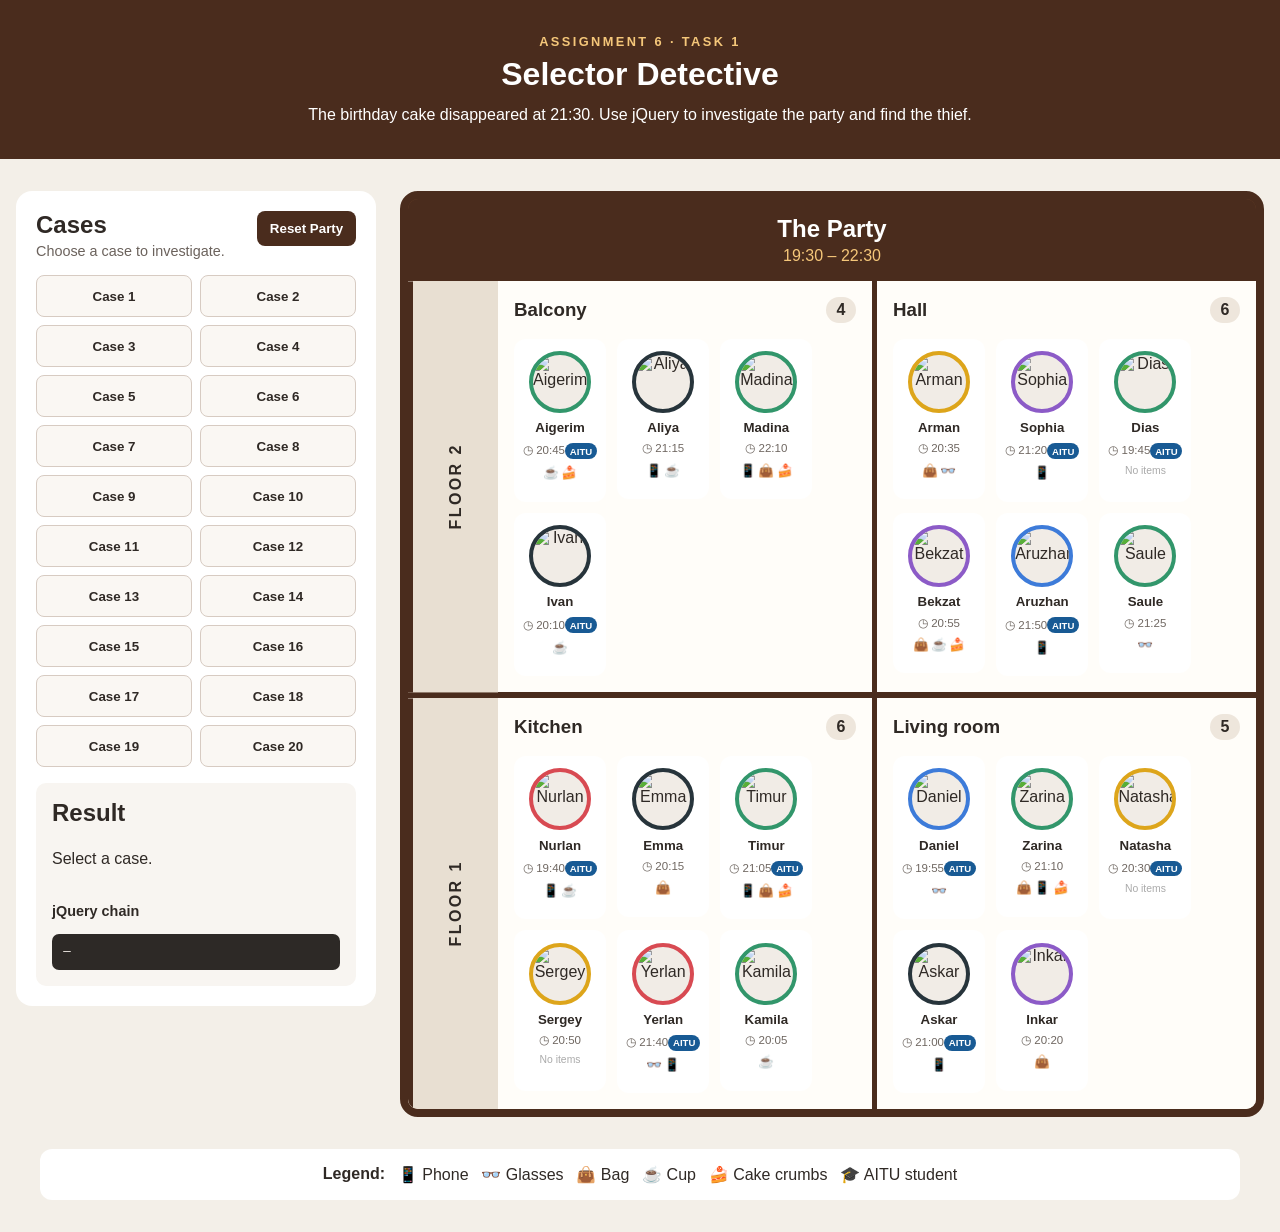
==== index.html @ 1244c900 "Add files via upload" ====
<!DOCTYPE html>
<html lang="en">

<head>
    <meta charset="UTF-8">

    <meta
        name="viewport"
        content="width=device-width, initial-scale=1.0"
    >

    <title>Selector Detective</title>

    <link rel="stylesheet" href="style.css">

    <script
        src="https://code.jquery.com/jquery-3.7.1.min.js"
        defer
    ></script>

    <script
        src="script.js"
        defer
    ></script>
</head>

<body>

    <header class="page-header">
        <p class="eyebrow">ASSIGNMENT 6 · TASK 1</p>

        <h1>Selector Detective</h1>

        <p>
            The birthday cake disappeared at 21:30.
            Use jQuery to investigate the party and find the thief.
        </p>
    </header>


    <main class="layout">

        <section class="case-panel">

            <div class="case-heading">
                <div>
                    <h2>Cases</h2>

                    <p>
                        Choose a case to investigate.
                    </p>
                </div>

                <button
                    type="button"
                    id="resetButton"
                    class="reset-button"
                >
                    Reset Party
                </button>
            </div>


            <div
                id="caseButtons"
                class="case-grid"
            ></div>


            <section class="result-panel">

                <h2>Result</h2>

                <p
                    id="resultText"
                    aria-live="polite"
                >
                    Select a case.
                </p>

                <h3>jQuery chain</h3>

                <code id="chainOutput">
                    —
                </code>

            </section>

        </section>


        <section class="house-panel">

            <div class="house-title">
                <h2>The Party</h2>
                <p>19:30 – 22:30</p>
            </div>

            <div id="party"></div>

        </section>

    </main>


    <footer class="legend">

        <strong>Legend:</strong>

        <span>📱 Phone</span>
        <span>👓 Glasses</span>
        <span>👜 Bag</span>
        <span>☕ Cup</span>
        <span>🍰 Cake crumbs</span>
        <span>🎓 AITU student</span>

    </footer>

</body>

</html>
---- style.css ----
* {
    box-sizing: border-box;
}

body {
    margin: 0;

    font-family:
        Arial,
        sans-serif;

    background-color: #f3efe8;
    color: #2f2925;
}


/* ---------- Header ---------- */

.page-header {
    padding: 2rem 1rem;

    text-align: center;

    background-color: #4a2c1d;
    color: white;
}

.page-header h1 {
    margin:
        0.3rem 0
        0.6rem;
}

.page-header p {
    margin:
        0 auto;

    max-width: 700px;

    line-height: 1.5;
}

.eyebrow {
    font-size: 0.8rem;
    font-weight: 700;

    letter-spacing: 0.15rem;

    color: #f5c77a;
}


/* ---------- Main layout ---------- */

.layout {
    width:
        min(
            1500px,
            calc(100% - 2rem)
        );

    margin: 2rem auto;

    display: grid;

    grid-template-columns:
        minmax(280px, 360px)
        minmax(0, 1fr);

    gap: 1.5rem;

    align-items: start;
}


/* ---------- Case panel ---------- */

.case-panel {
    padding: 1.25rem;

    background-color: white;

    border-radius: 16px;
}

.case-heading {
    display: flex;

    justify-content: space-between;
    align-items: flex-start;

    gap: 1rem;

    margin-bottom: 1rem;
}

.case-heading h2 {
    margin: 0;
}

.case-heading p {
    margin:
        0.3rem 0
        0;

    color: #6b625c;

    font-size: 0.9rem;
}

.reset-button {
    padding:
        0.65rem
        0.8rem;

    border: 0;
    border-radius: 8px;

    background-color: #4a2c1d;
    color: white;

    font-weight: 700;

    cursor: pointer;
}

.case-grid {
    display: grid;

    grid-template-columns:
        repeat(2, 1fr);

    gap: 0.5rem;
}

.case-button {
    min-height: 42px;

    padding: 0.6rem;

    border:
        1px solid
        #d7cbc2;

    border-radius: 8px;

    background-color: #faf7f3;

    color: #2f2925;

    font-weight: 700;

    cursor: pointer;
}

.case-button:hover,
.reset-button:hover {
    opacity: 0.8;
}

.case-button:focus-visible,
.reset-button:focus-visible {
    outline:
        3px solid
        #d89b34;

    outline-offset: 2px;
}


/* ---------- Result ---------- */

.result-panel {
    margin-top: 1rem;

    padding: 1rem;

    background-color: #f8f5f1;

    border-radius: 10px;
}

.result-panel h2,
.result-panel h3 {
    margin-top: 0;
}

.result-panel h3 {
    margin-top: 1rem;

    font-size: 0.9rem;
}

#resultText {
    min-height: 2.5rem;

    line-height: 1.5;
}

#chainOutput {
    display: block;

    overflow-wrap: anywhere;

    padding: 0.7rem;

    background-color: #2d2926;
    color: #f8f4ee;

    border-radius: 7px;

    font-size: 0.78rem;
}


/* ---------- House ---------- */

.house-panel {
    overflow: hidden;

    background-color: #6b4029;

    border:
        8px solid
        #4a2c1d;

    border-radius: 18px;
}

.house-title {
    padding: 1rem;

    text-align: center;

    background-color: #4a2c1d;
    color: white;
}

.house-title h2,
.house-title p {
    margin: 0;
}

.house-title p {
    margin-top: 0.25rem;

    color: #f5c77a;
}


/* ---------- Floors ---------- */

.floor {
    display: grid;

    grid-template-columns:
        90px
        1fr;

    background-color: #e6ded3;

    border-top:
        6px solid
        #4a2c1d;
}

.floor:first-child {
    border-top: 0;
}

.floor-label {
    display: flex;

    justify-content: center;
    align-items: center;

    padding: 1rem 0.4rem;

    background-color: #e8dfd2;

    border-right:
        5px solid
        #4a2c1d;

    font-weight: 800;

    writing-mode:
        vertical-rl;

    transform:
        rotate(180deg);

    letter-spacing: 0.15rem;
}

.floor-rooms {
    display: grid;

    grid-template-columns:
        repeat(2, 1fr);
}


/* ---------- Room ---------- */

.room {
    min-width: 0;

    padding: 1rem;

    background-color: #fffdf9;

    border-right:
        5px solid
        #4a2c1d;
}

.room:last-child {
    border-right: 0;
}

.room-header {
    display: flex;

    justify-content: space-between;
    align-items: center;

    gap: 1rem;

    margin-bottom: 1rem;
}

.room-header h3 {
    margin: 0;
}

.room-count {
    min-width: 30px;

    padding:
        0.25rem
        0.45rem;

    text-align: center;

    background-color: #eee6dc;

    border-radius: 999px;

    font-weight: 700;
}

.guest-list {
    display: flex;

    flex-wrap: wrap;

    gap: 0.7rem;

    align-items: flex-start;
}


/* ---------- Guest card ---------- */

.guest-card {
    position: relative;

    width: 92px;

    padding:
        0.65rem
        0.4rem;

    text-align: center;

    border:
        2px solid
        transparent;

    border-radius: 12px;

    background-color: #ffffff;
}

.avatar-ring {
    width: 62px;
    height: 62px;

    margin:
        0 auto
        0.45rem;

    overflow: hidden;

    border:
        4px solid
        #888;

    border-radius: 50%;

    background-color: #f1ece6;
}

.avatar-ring img {
    width: 100%;
    height: 100%;

    display: block;

    object-fit: cover;
}

.guest-name {
    display: block;

    margin-bottom: 0.2rem;

    font-size: 0.83rem;
}

.arrival {
    color: #6f6761;

    font-size: 0.72rem;
}

.aitu-badge {
    display: inline-block;

    margin-top: 0.3rem;

    padding:
        0.15rem
        0.3rem;

    background-color: #185a94;
    color: white;

    border-radius: 999px;

    font-size: 0.6rem;
    font-weight: 700;
}

.things {
    min-height: 24px;

    margin-top: 0.4rem;

    display: flex;

    justify-content: center;
    flex-wrap: wrap;

    gap: 0.15rem;
}

.thing-icon {
    font-size: 0.8rem;
}

.no-items {
    color: #aaa;

    font-size: 0.65rem;
}


/* ---------- Clothing ring colors ---------- */

.color-red .avatar-ring {
    border-color: #d84a52;
}

.color-blue .avatar-ring {
    border-color: #3d7bd9;
}

.color-green .avatar-ring {
    border-color: #32966b;
}

.color-black .avatar-ring {
    border-color: #27343b;
}

.color-yellow .avatar-ring {
    border-color: #dda51b;
}

.color-purple .avatar-ring {
    border-color: #8c5bc7;
}


/* ---------- Results ---------- */

.guest-card.found {
    border-color: #f09c22;

    background-color: #fff1cc;
}

.room.found-room {
    outline:
        5px solid
        #f09c22;

    outline-offset: -5px;

    background-color: #fff2d5;
}


/* ---------- Legend ---------- */

.legend {
    width:
        min(
            1200px,
            calc(100% - 2rem)
        );

    margin:
        0 auto
        2rem;

    display: flex;

    flex-wrap: wrap;

    gap: 0.8rem;

    justify-content: center;

    padding: 1rem;

    background-color: white;

    border-radius: 12px;
}


/* ---------- Responsive ---------- */

@media (max-width: 1050px) {

    .layout {
        grid-template-columns: 1fr;
    }

    .case-grid {
        grid-template-columns:
            repeat(4, 1fr);
    }

}

@media (max-width: 750px) {

    .floor {
        grid-template-columns: 1fr;
    }

    .floor-label {
        writing-mode: initial;

        transform: none;

        border-right: 0;

        border-bottom:
            4px solid
            #4a2c1d;
    }

    .floor-rooms {
        grid-template-columns: 1fr;
    }

    .room {
        border-right: 0;

        border-bottom:
            5px solid
            #4a2c1d;
    }

    .room:last-child {
        border-bottom: 0;
    }

    .case-grid {
        grid-template-columns:
            repeat(2, 1fr);
    }

}
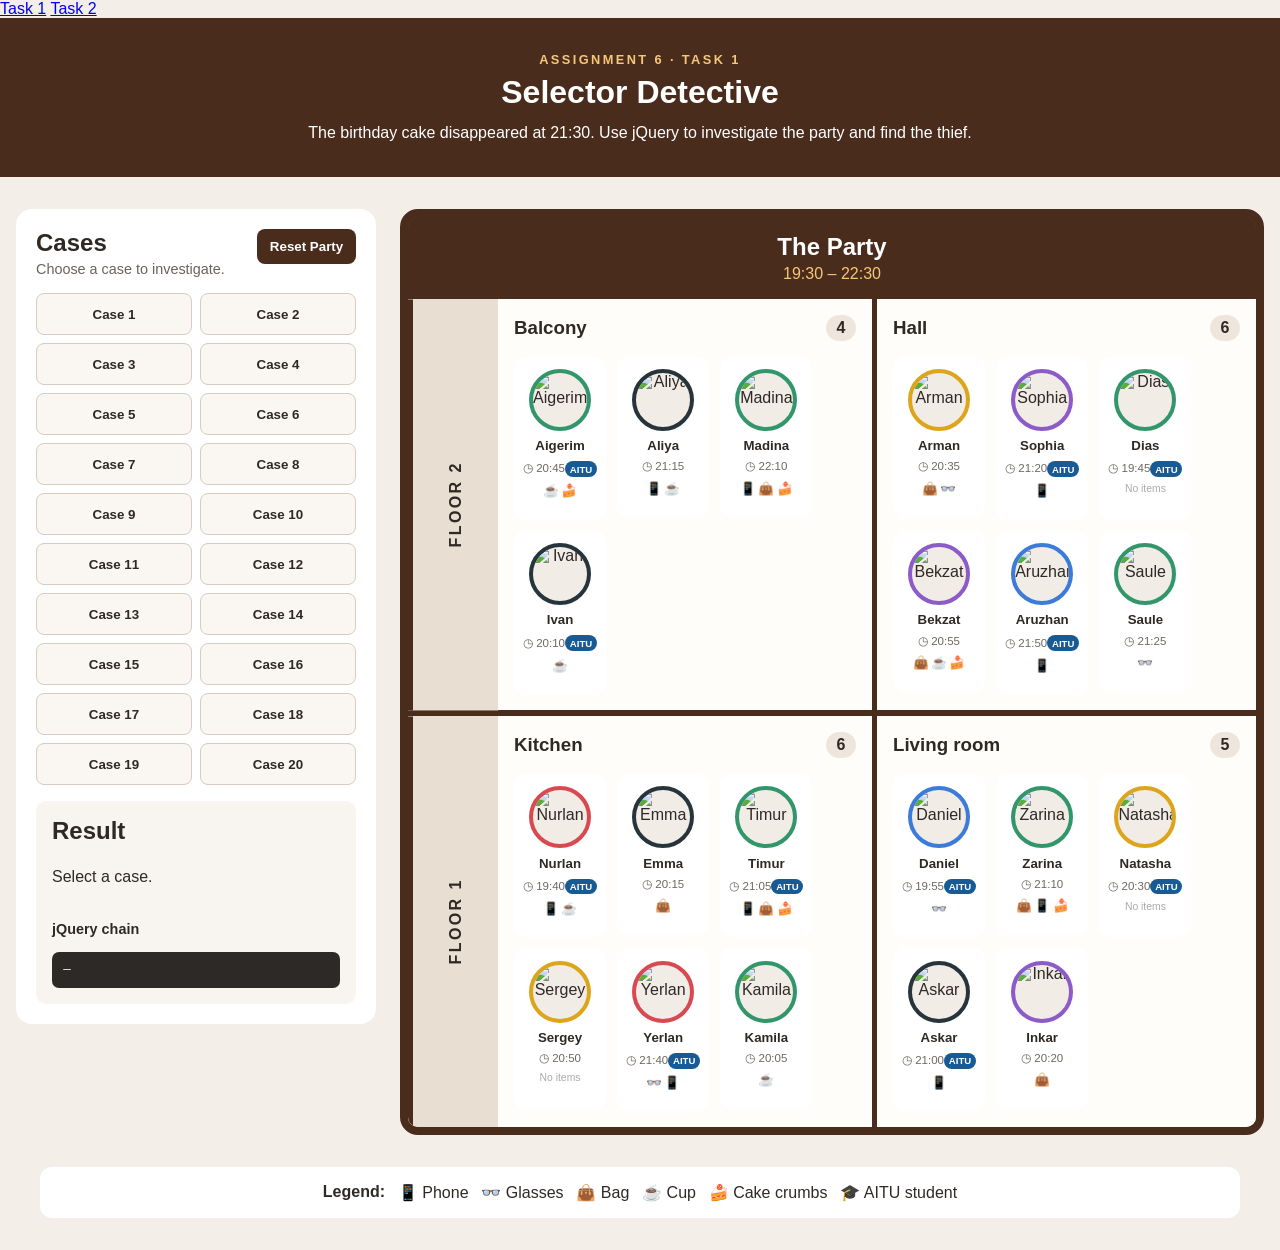
==== commit dc539757: "Add navigation links to index.html" ====
--- a/index.html
+++ b/index.html
@@ -25,6 +25,10 @@
 </head>
 
 <body>
+    <nav class="navbar">
+        <a href="index.html">Task 1</a>
+        <a href="task2.html">Task 2</a>
+    </nav>
 
     <header class="page-header">
         <p class="eyebrow">ASSIGNMENT 6 · TASK 1</p>
@@ -118,4 +122,4 @@
 
 </body>
 
-</html>+</html>
